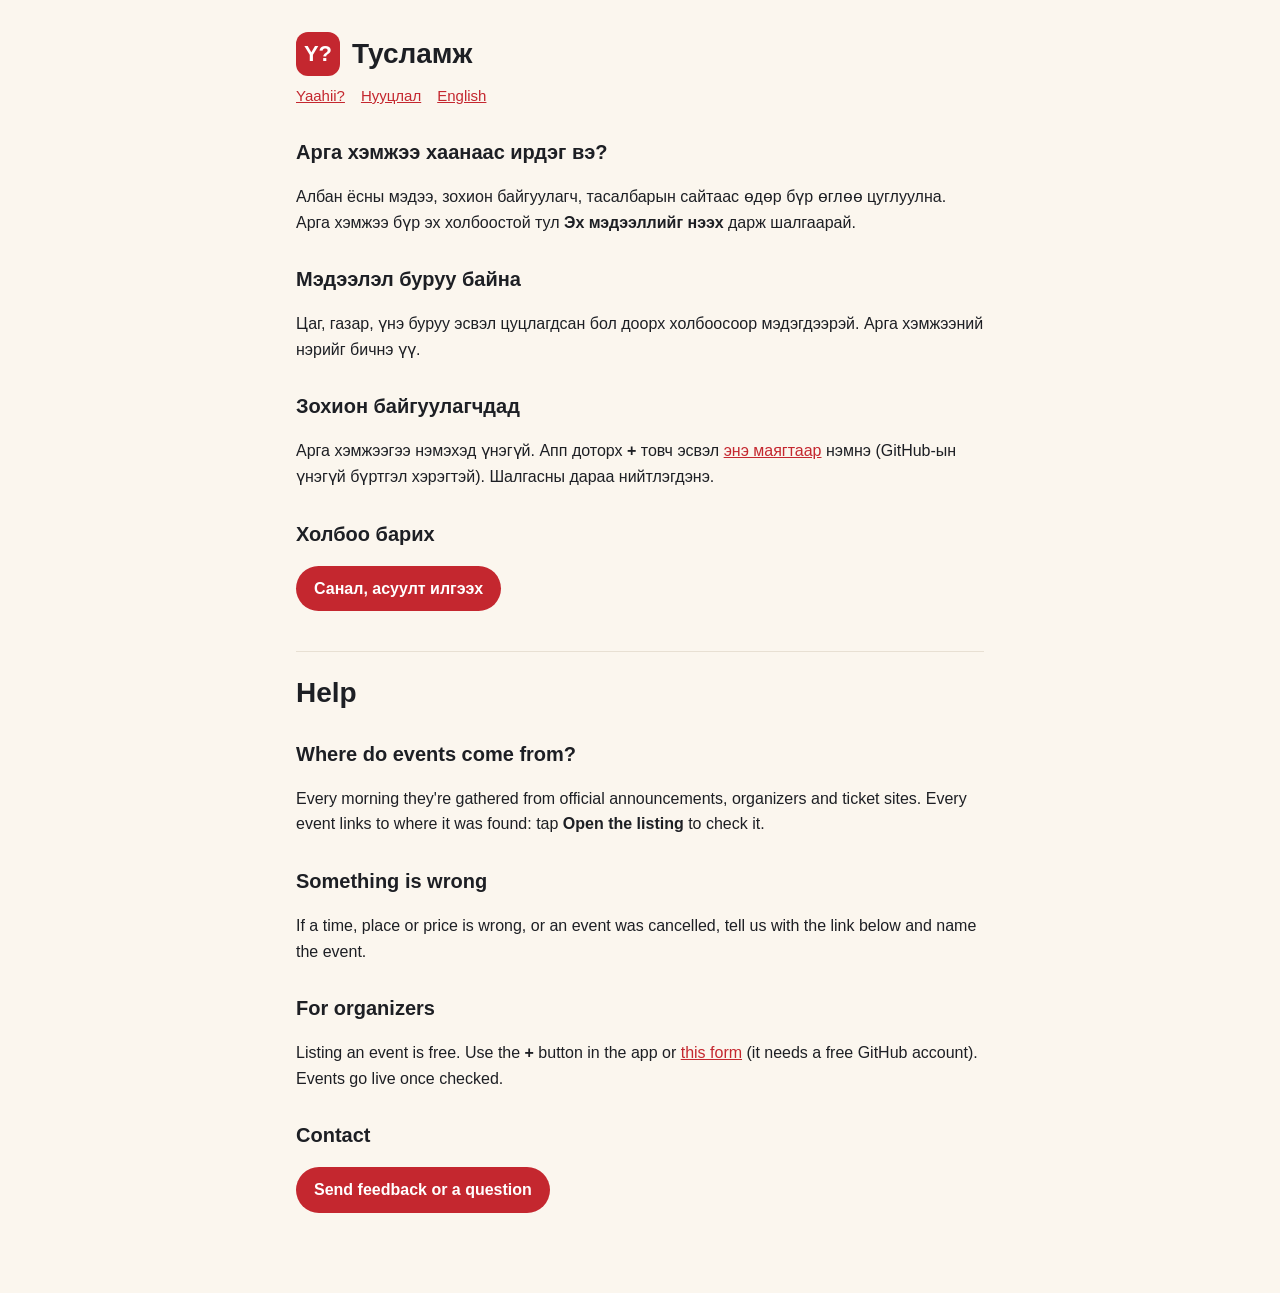
==== docs/help.html @ f49c21b5 "Add privacy and help pages and a daily list health check - docs/: home, privacy policy and help page" ====
<!doctype html>
<html lang="mn">
<head>
<meta charset="utf-8">
<meta name="viewport" content="width=device-width, initial-scale=1">
<title>Yaahii? Help</title>
<link rel="stylesheet" href="style.css">
</head>
<body>
<main>
  <header><div class="logo">Y?</div><h1>Тусламж</h1></header>
  <nav><a href="./">Yaahii?</a><a href="privacy.html">Нууцлал</a><a href="#en">English</a></nav>

  <h2>Арга хэмжээ хаанаас ирдэг вэ?</h2>
  <p>Албан ёсны мэдээ, зохион байгуулагч, тасалбарын сайтаас өдөр бүр өглөө цуглуулна. Арга хэмжээ
  бүр эх холбоостой тул <strong>Эх мэдээллийг нээх</strong> дарж шалгаарай.</p>

  <h2>Мэдээлэл буруу байна</h2>
  <p>Цаг, газар, үнэ буруу эсвэл цуцлагдсан бол доорх холбоосоор мэдэгдээрэй. Арга хэмжээний нэрийг
  бичнэ үү.</p>

  <h2 id="organizers">Зохион байгуулагчдад</h2>
  <p>Арга хэмжээгээ нэмэхэд үнэгүй. Апп доторх <strong>+</strong> товч эсвэл
  <a href="https://github.com/chintugsz/ub-events/issues/new?template=add-event.yml">энэ маягтаар</a>
  нэмнэ (GitHub-ын үнэгүй бүртгэл хэрэгтэй). Шалгасны дараа нийтлэгдэнэ.</p>

  <h2 id="contact">Холбоо барих</h2>
  <p><a class="button" href="https://github.com/chintugsz/ub-events/issues/new">Санал, асуулт илгээх</a></p>

  <div class="lang" id="en" lang="en">
    <h1>Help</h1>
    <h2>Where do events come from?</h2>
    <p>Every morning they're gathered from official announcements, organizers and ticket sites.
    Every event links to where it was found: tap <strong>Open the listing</strong> to check it.</p>

    <h2>Something is wrong</h2>
    <p>If a time, place or price is wrong, or an event was cancelled, tell us with the link below and
    name the event.</p>

    <h2 id="organizers-en">For organizers</h2>
    <p>Listing an event is free. Use the <strong>+</strong> button in the app or
    <a href="https://github.com/chintugsz/ub-events/issues/new?template=add-event.yml">this form</a>
    (it needs a free GitHub account). Events go live once checked.</p>

    <h2 id="contact-en">Contact</h2>
    <p><a class="button" href="https://github.com/chintugsz/ub-events/issues/new">Send feedback or a question</a></p>
  </div>
</main>
</body>
</html>
---- docs/style.css ----
:root { --red: #C4272F; --ink: #1D1F24; --muted: #5E636E; --bg: #FBF6EE; --card: #fff; --line: #E8E0D3; }
@media (prefers-color-scheme: dark) {
  :root { --ink: #F2EEE8; --muted: #A9ADB5; --bg: #16171A; --card: #202227; --line: #33363D; --red: #E5484F; }
}
* { box-sizing: border-box; }
body { margin: 0; background: var(--bg); color: var(--ink); font: 16px/1.6 -apple-system, BlinkMacSystemFont, "Segoe UI", Roboto, sans-serif; }
main { max-width: 720px; margin: 0 auto; padding: 32px 16px 64px; }
header { display: flex; align-items: center; gap: 12px; margin-bottom: 8px; }
.logo { width: 44px; height: 44px; border-radius: 12px; background: var(--red); color: #fff; font-weight: 900; font-size: 22px; display: grid; place-items: center; }
h1 { font-size: 28px; line-height: 1.2; margin: 0; }
h2 { font-size: 20px; margin: 28px 0 6px; }
a { color: var(--red); }
nav { display: flex; gap: 16px; flex-wrap: wrap; margin: 4px 0 24px; font-size: 15px; }
.lang { margin-top: 40px; padding-top: 24px; border-top: 1px solid var(--line); }
.card { background: var(--card); border: 1px solid var(--line); border-radius: 16px; padding: 4px 20px 16px; margin: 16px 0; }
.muted { color: var(--muted); font-size: 14px; }
.button { display: inline-block; background: var(--red); color: #fff; text-decoration: none; font-weight: 700; padding: 10px 18px; border-radius: 999px; }
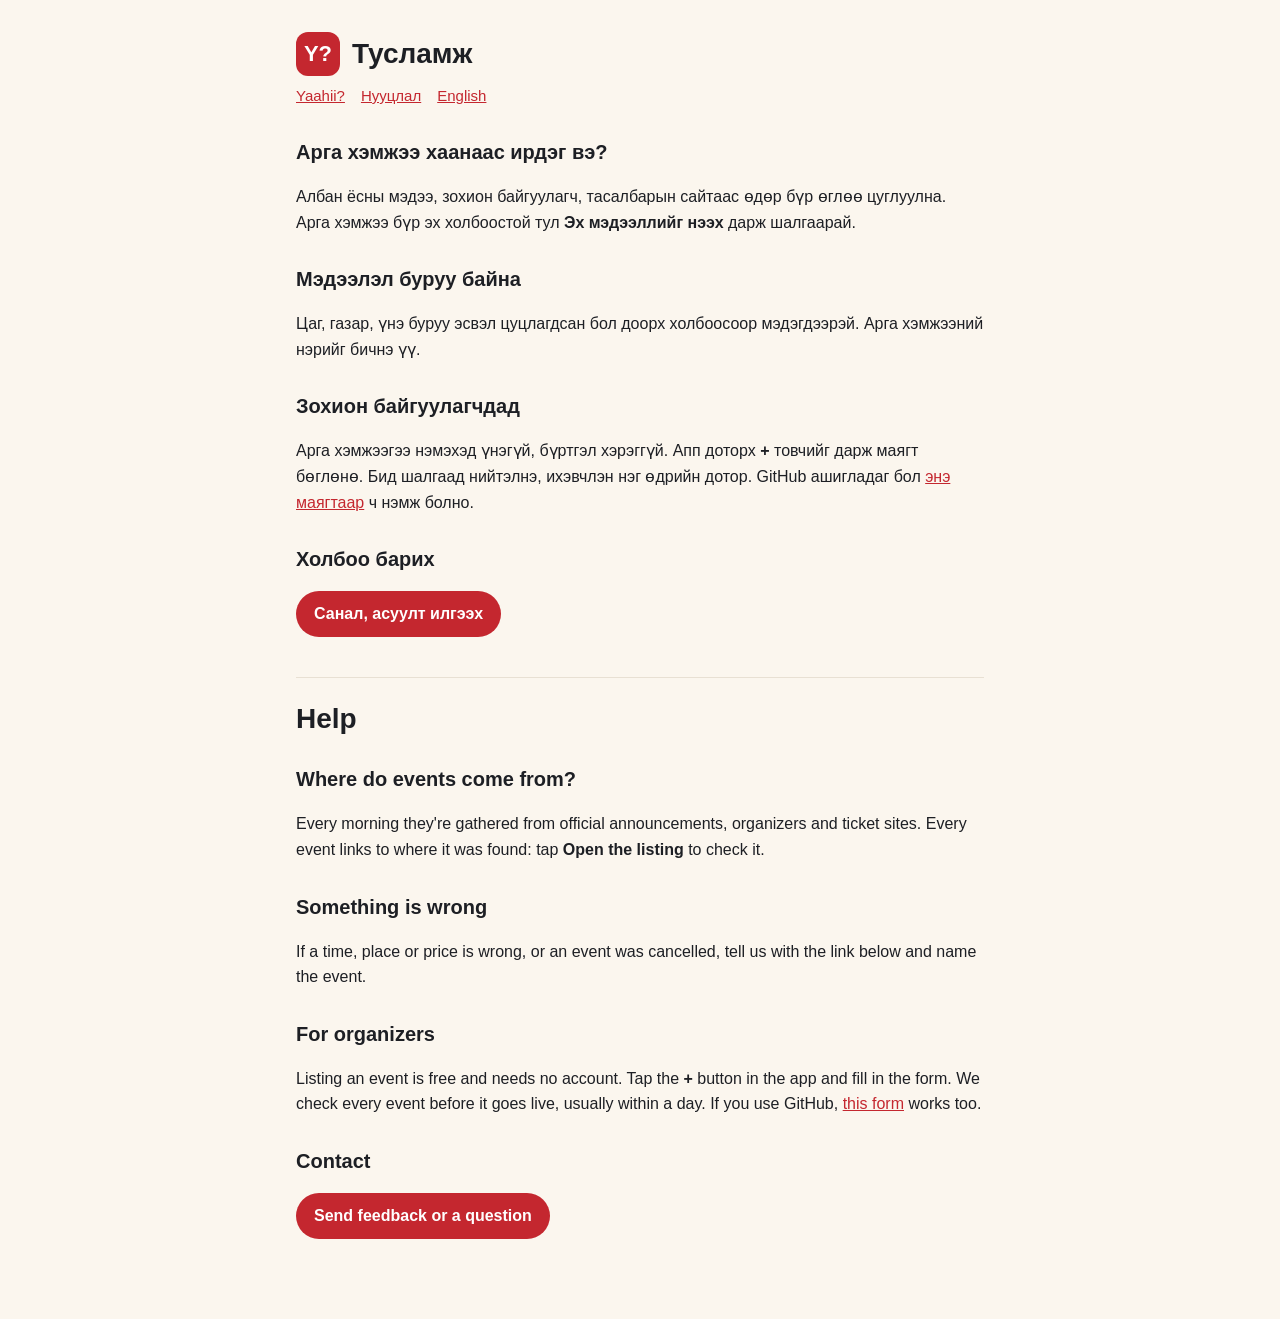
==== commit 3ec8dc13: "Let organizers send events without a GitHub account The app's form can send events to a Google Sheet" ====
--- a/docs/help.html
+++ b/docs/help.html
@@ -20,9 +20,9 @@
   бичнэ үү.</p>
 
   <h2 id="organizers">Зохион байгуулагчдад</h2>
-  <p>Арга хэмжээгээ нэмэхэд үнэгүй. Апп доторх <strong>+</strong> товч эсвэл
-  <a href="https://github.com/chintugsz/ub-events/issues/new?template=add-event.yml">энэ маягтаар</a>
-  нэмнэ (GitHub-ын үнэгүй бүртгэл хэрэгтэй). Шалгасны дараа нийтлэгдэнэ.</p>
+  <p>Арга хэмжээгээ нэмэхэд үнэгүй, бүртгэл хэрэггүй. Апп доторх <strong>+</strong> товчийг дарж
+  маягт бөглөнө. Бид шалгаад нийтэлнэ, ихэвчлэн нэг өдрийн дотор. GitHub ашигладаг бол
+  <a href="https://github.com/chintugsz/ub-events/issues/new?template=add-event.yml">энэ маягтаар</a> ч нэмж болно.</p>
 
   <h2 id="contact">Холбоо барих</h2>
   <p><a class="button" href="https://github.com/chintugsz/ub-events/issues/new">Санал, асуулт илгээх</a></p>
@@ -38,9 +38,10 @@
     name the event.</p>
 
     <h2 id="organizers-en">For organizers</h2>
-    <p>Listing an event is free. Use the <strong>+</strong> button in the app or
-    <a href="https://github.com/chintugsz/ub-events/issues/new?template=add-event.yml">this form</a>
-    (it needs a free GitHub account). Events go live once checked.</p>
+    <p>Listing an event is free and needs no account. Tap the <strong>+</strong> button in the app
+    and fill in the form. We check every event before it goes live, usually within a day. If you use
+    GitHub, <a href="https://github.com/chintugsz/ub-events/issues/new?template=add-event.yml">this form</a>
+    works too.</p>
 
     <h2 id="contact-en">Contact</h2>
     <p><a class="button" href="https://github.com/chintugsz/ub-events/issues/new">Send feedback or a question</a></p>
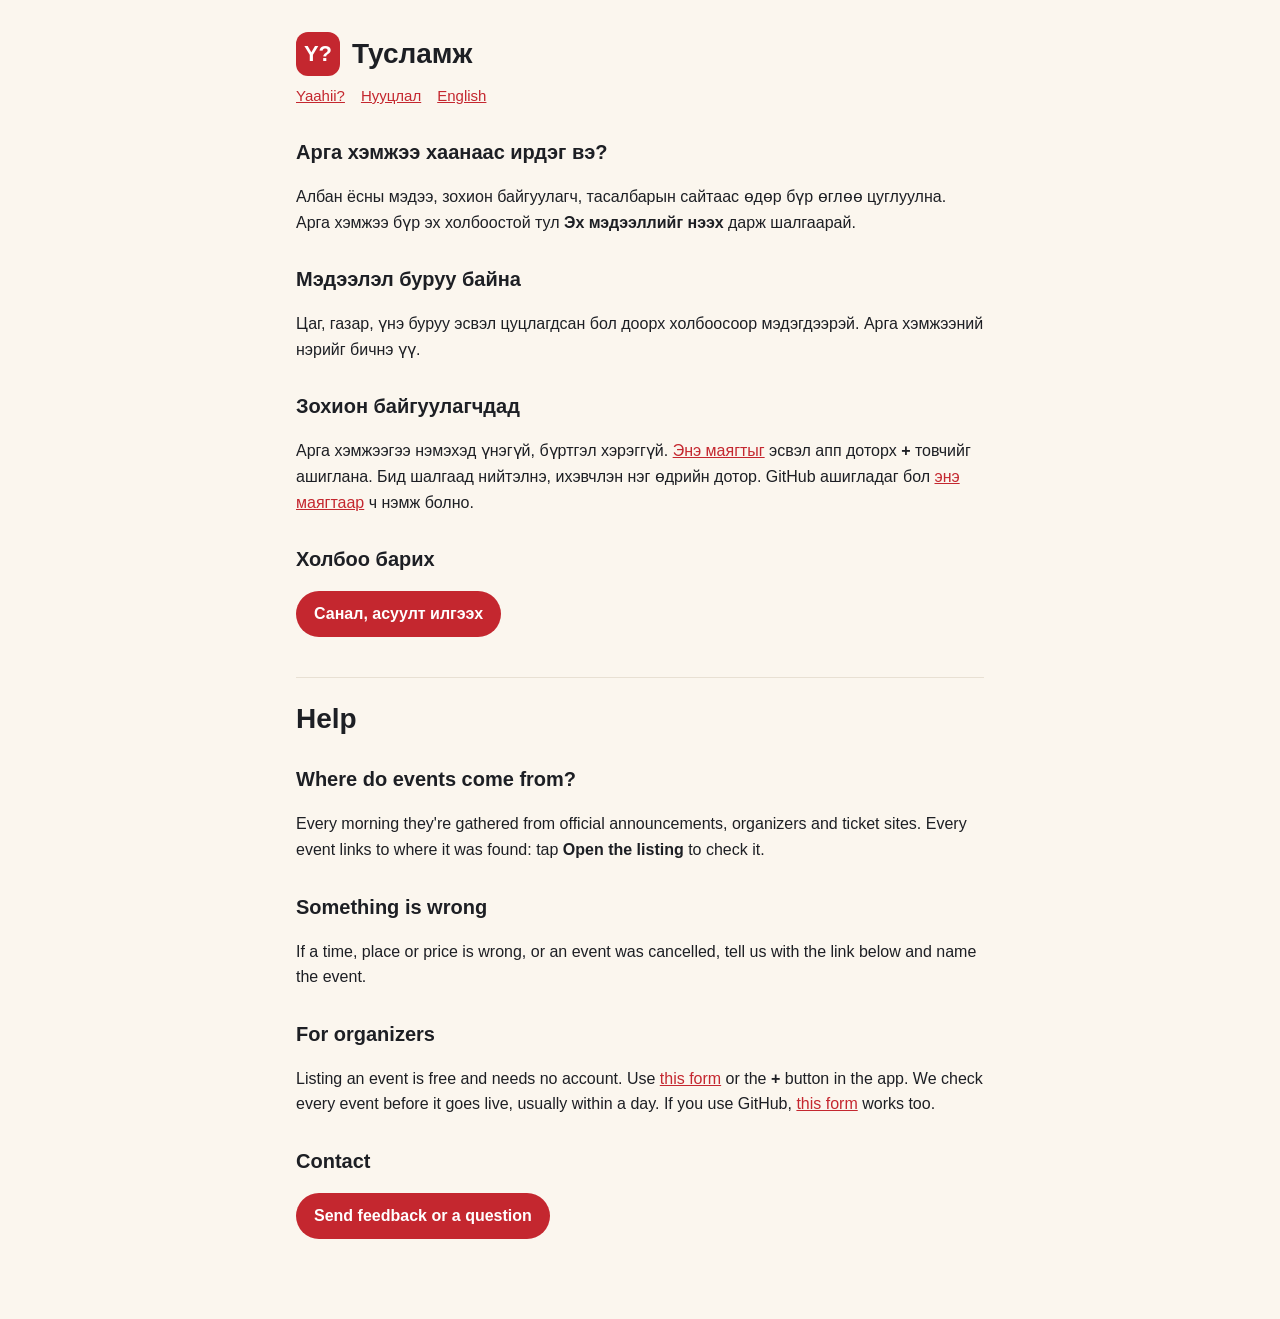
==== commit 4e2501d2: "Add a web form for organizers who don't have the app Organizers can't install Yaahii? until it is in" ====
--- a/docs/help.html
+++ b/docs/help.html
@@ -20,8 +20,8 @@
   бичнэ үү.</p>
 
   <h2 id="organizers">Зохион байгуулагчдад</h2>
-  <p>Арга хэмжээгээ нэмэхэд үнэгүй, бүртгэл хэрэггүй. Апп доторх <strong>+</strong> товчийг дарж
-  маягт бөглөнө. Бид шалгаад нийтэлнэ, ихэвчлэн нэг өдрийн дотор. GitHub ашигладаг бол
+  <p>Арга хэмжээгээ нэмэхэд үнэгүй, бүртгэл хэрэггүй. <a href="add.html">Энэ маягтыг</a> эсвэл апп доторх
+  <strong>+</strong> товчийг ашиглана. Бид шалгаад нийтэлнэ, ихэвчлэн нэг өдрийн дотор. GitHub ашигладаг бол
   <a href="https://github.com/chintugsz/ub-events/issues/new?template=add-event.yml">энэ маягтаар</a> ч нэмж болно.</p>
 
   <h2 id="contact">Холбоо барих</h2>
@@ -38,8 +38,8 @@
     name the event.</p>
 
     <h2 id="organizers-en">For organizers</h2>
-    <p>Listing an event is free and needs no account. Tap the <strong>+</strong> button in the app
-    and fill in the form. We check every event before it goes live, usually within a day. If you use
+    <p>Listing an event is free and needs no account. Use <a href="add.html">this form</a> or the
+    <strong>+</strong> button in the app. We check every event before it goes live, usually within a day. If you use
     GitHub, <a href="https://github.com/chintugsz/ub-events/issues/new?template=add-event.yml">this form</a>
     works too.</p>
 
--- a/docs/style.css
+++ b/docs/style.css
@@ -15,3 +15,15 @@
 .card { background: var(--card); border: 1px solid var(--line); border-radius: 16px; padding: 4px 20px 16px; margin: 16px 0; }
 .muted { color: var(--muted); font-size: 14px; }
 .button { display: inline-block; background: var(--red); color: #fff; text-decoration: none; font-weight: 700; padding: 10px 18px; border-radius: 999px; }
+form { display: grid; gap: 14px; }
+label { display: grid; gap: 4px; font-weight: 600; font-size: 15px; }
+label small { font-weight: 400; color: var(--muted); }
+input, select, textarea { font: inherit; color: var(--ink); background: var(--card); border: 1px solid var(--line); border-radius: 12px; padding: 10px 12px; width: 100%; }
+textarea { min-height: 96px; resize: vertical; }
+.row { display: grid; grid-template-columns: 1fr 1fr; gap: 12px; }
+.problems { background: #FFF4E5; color: #7A4B00; border-radius: 12px; padding: 10px 14px; }
+.problems:empty { display: none; }
+button.button { border: 0; font: inherit; font-weight: 700; cursor: pointer; padding: 12px 22px; }
+button.button[disabled] { opacity: 0.6; }
+.hp { position: absolute; left: -9999px; }
+[hidden] { display: none !important; }
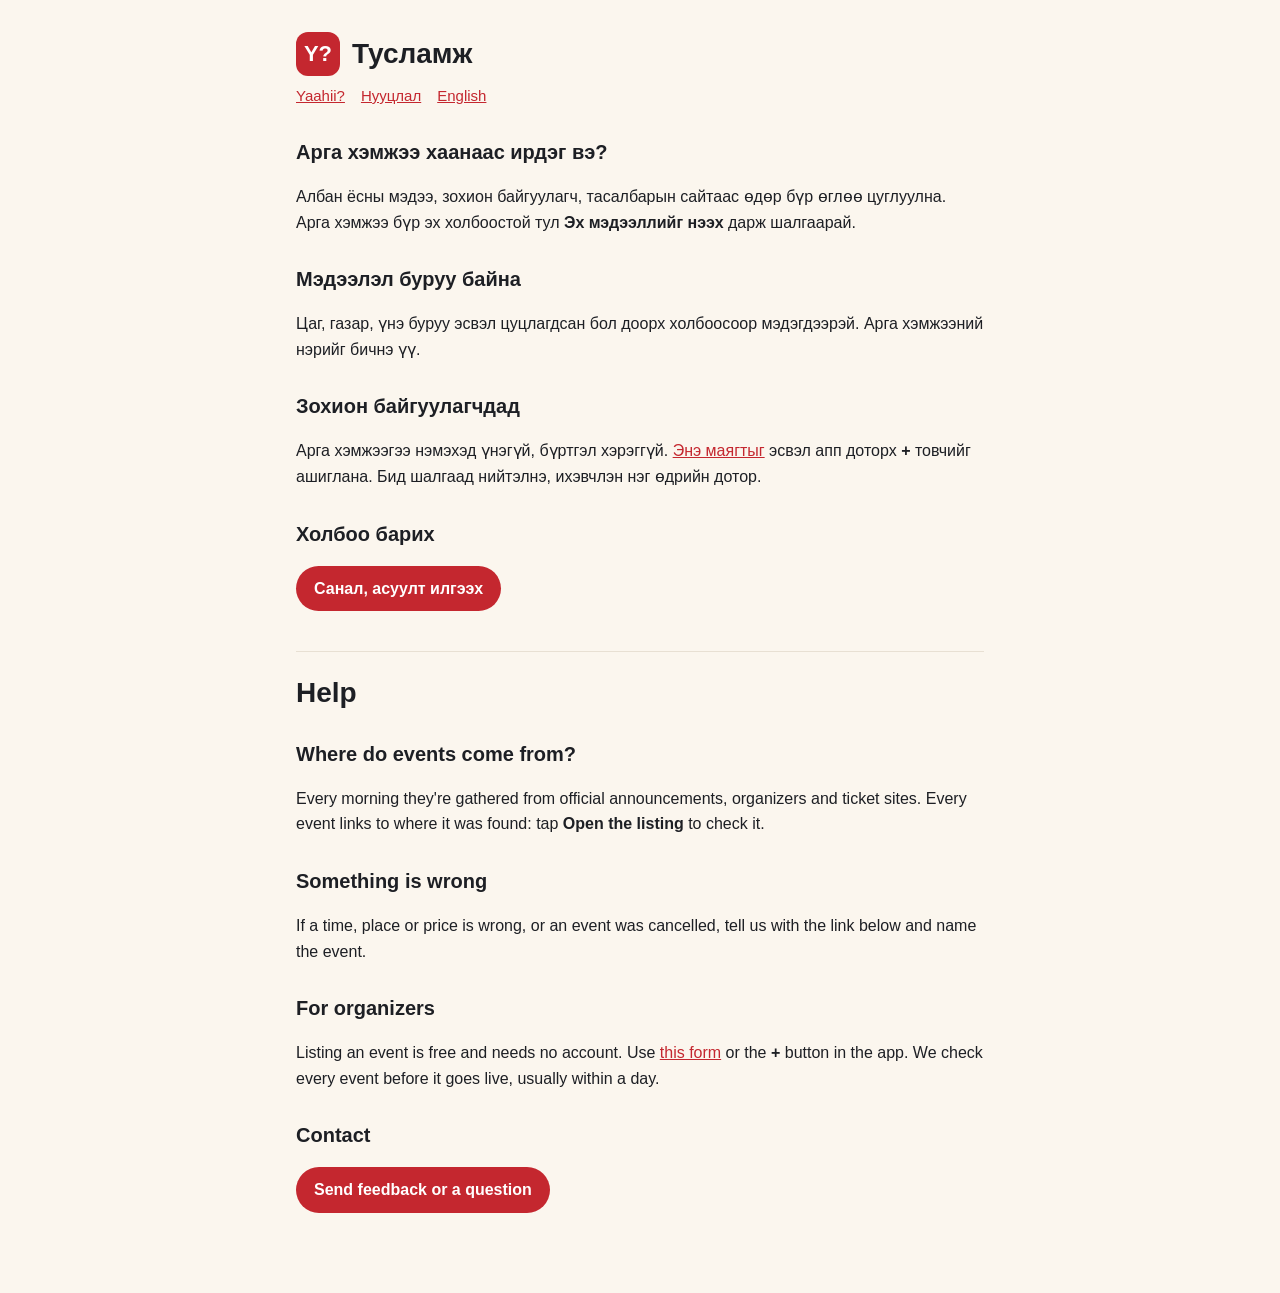
==== commit ab833ca8: "Point organizers only to the Google form The help and privacy pages and the README no longer send or" ====
--- a/docs/help.html
+++ b/docs/help.html
@@ -21,8 +21,7 @@
 
   <h2 id="organizers">Зохион байгуулагчдад</h2>
   <p>Арга хэмжээгээ нэмэхэд үнэгүй, бүртгэл хэрэггүй. <a href="add.html">Энэ маягтыг</a> эсвэл апп доторх
-  <strong>+</strong> товчийг ашиглана. Бид шалгаад нийтэлнэ, ихэвчлэн нэг өдрийн дотор. GitHub ашигладаг бол
-  <a href="https://github.com/chintugsz/ub-events/issues/new?template=add-event.yml">энэ маягтаар</a> ч нэмж болно.</p>
+  <strong>+</strong> товчийг ашиглана. Бид шалгаад нийтэлнэ, ихэвчлэн нэг өдрийн дотор.</p>
 
   <h2 id="contact">Холбоо барих</h2>
   <p><a class="button" href="https://github.com/chintugsz/ub-events/issues/new">Санал, асуулт илгээх</a></p>
@@ -39,9 +38,7 @@
 
     <h2 id="organizers-en">For organizers</h2>
     <p>Listing an event is free and needs no account. Use <a href="add.html">this form</a> or the
-    <strong>+</strong> button in the app. We check every event before it goes live, usually within a day. If you use
-    GitHub, <a href="https://github.com/chintugsz/ub-events/issues/new?template=add-event.yml">this form</a>
-    works too.</p>
+    <strong>+</strong> button in the app. We check every event before it goes live, usually within a day.</p>
 
     <h2 id="contact-en">Contact</h2>
     <p><a class="button" href="https://github.com/chintugsz/ub-events/issues/new">Send feedback or a question</a></p>
